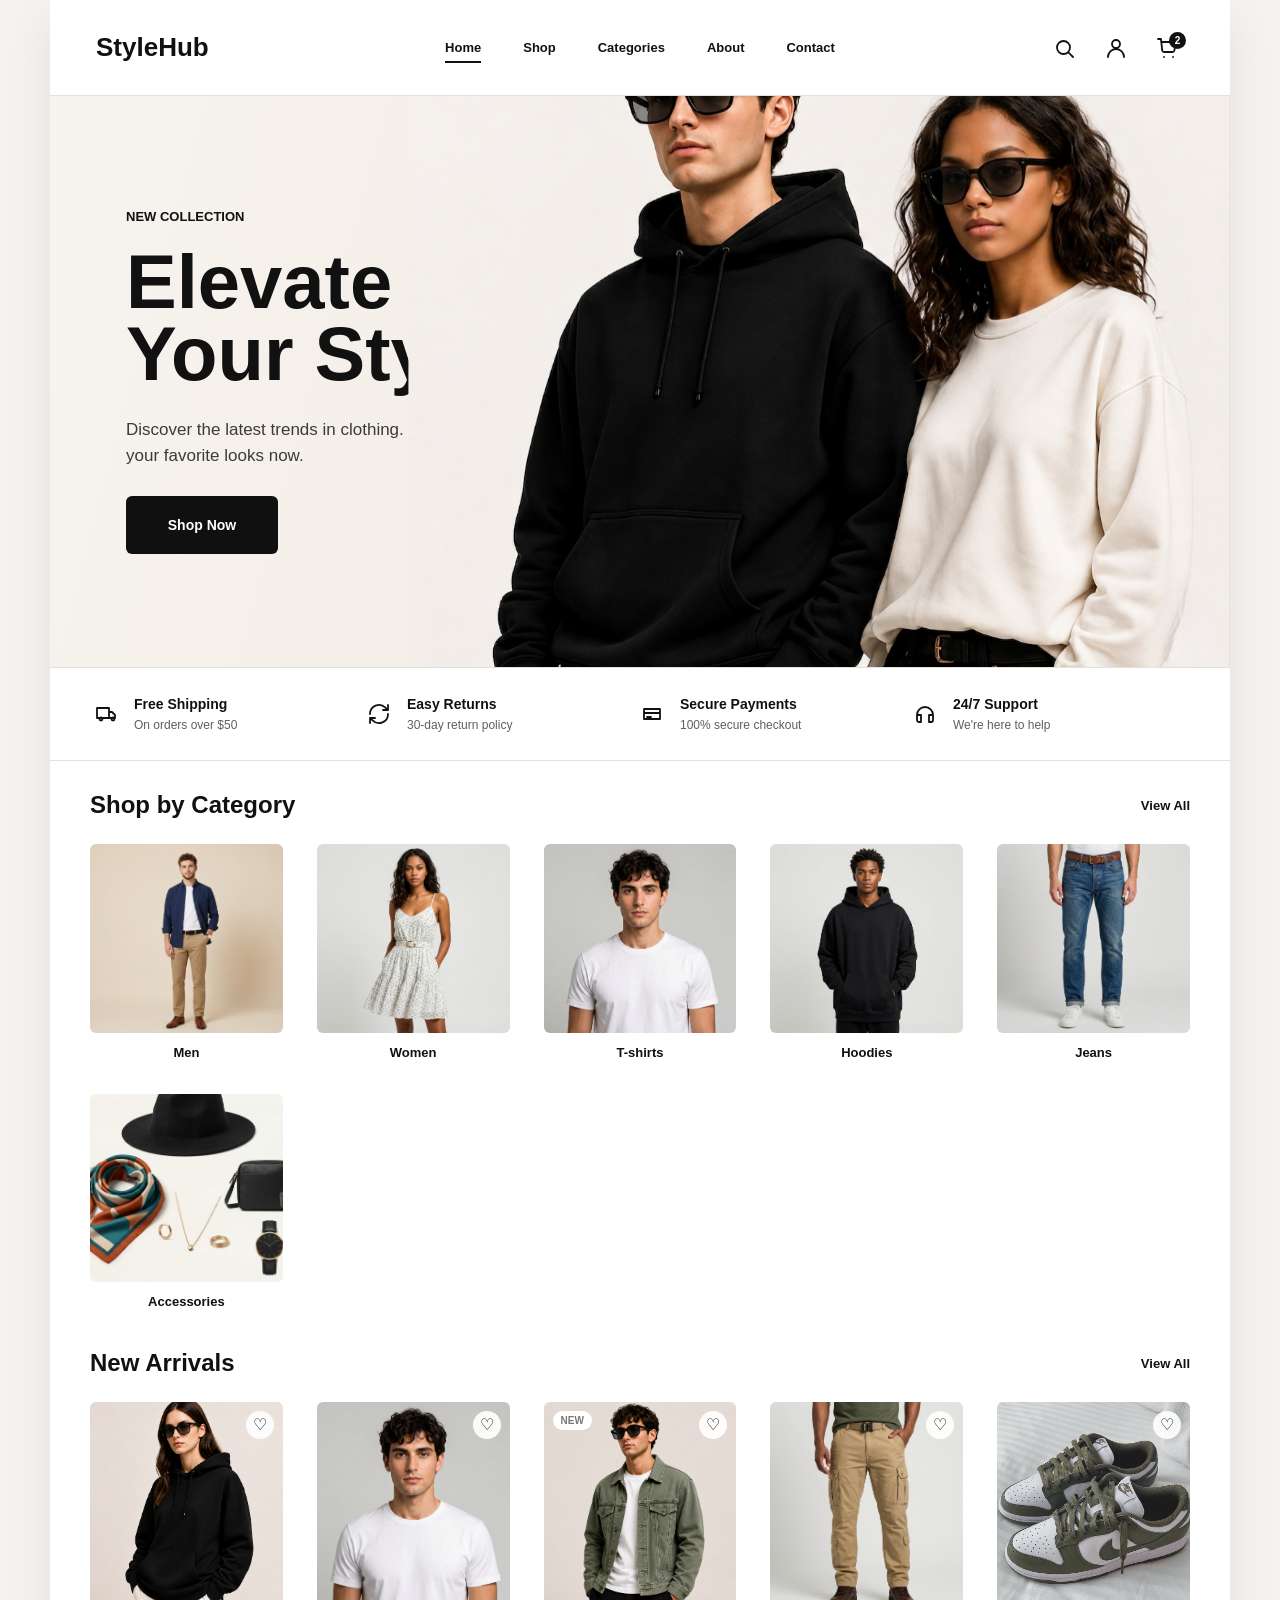
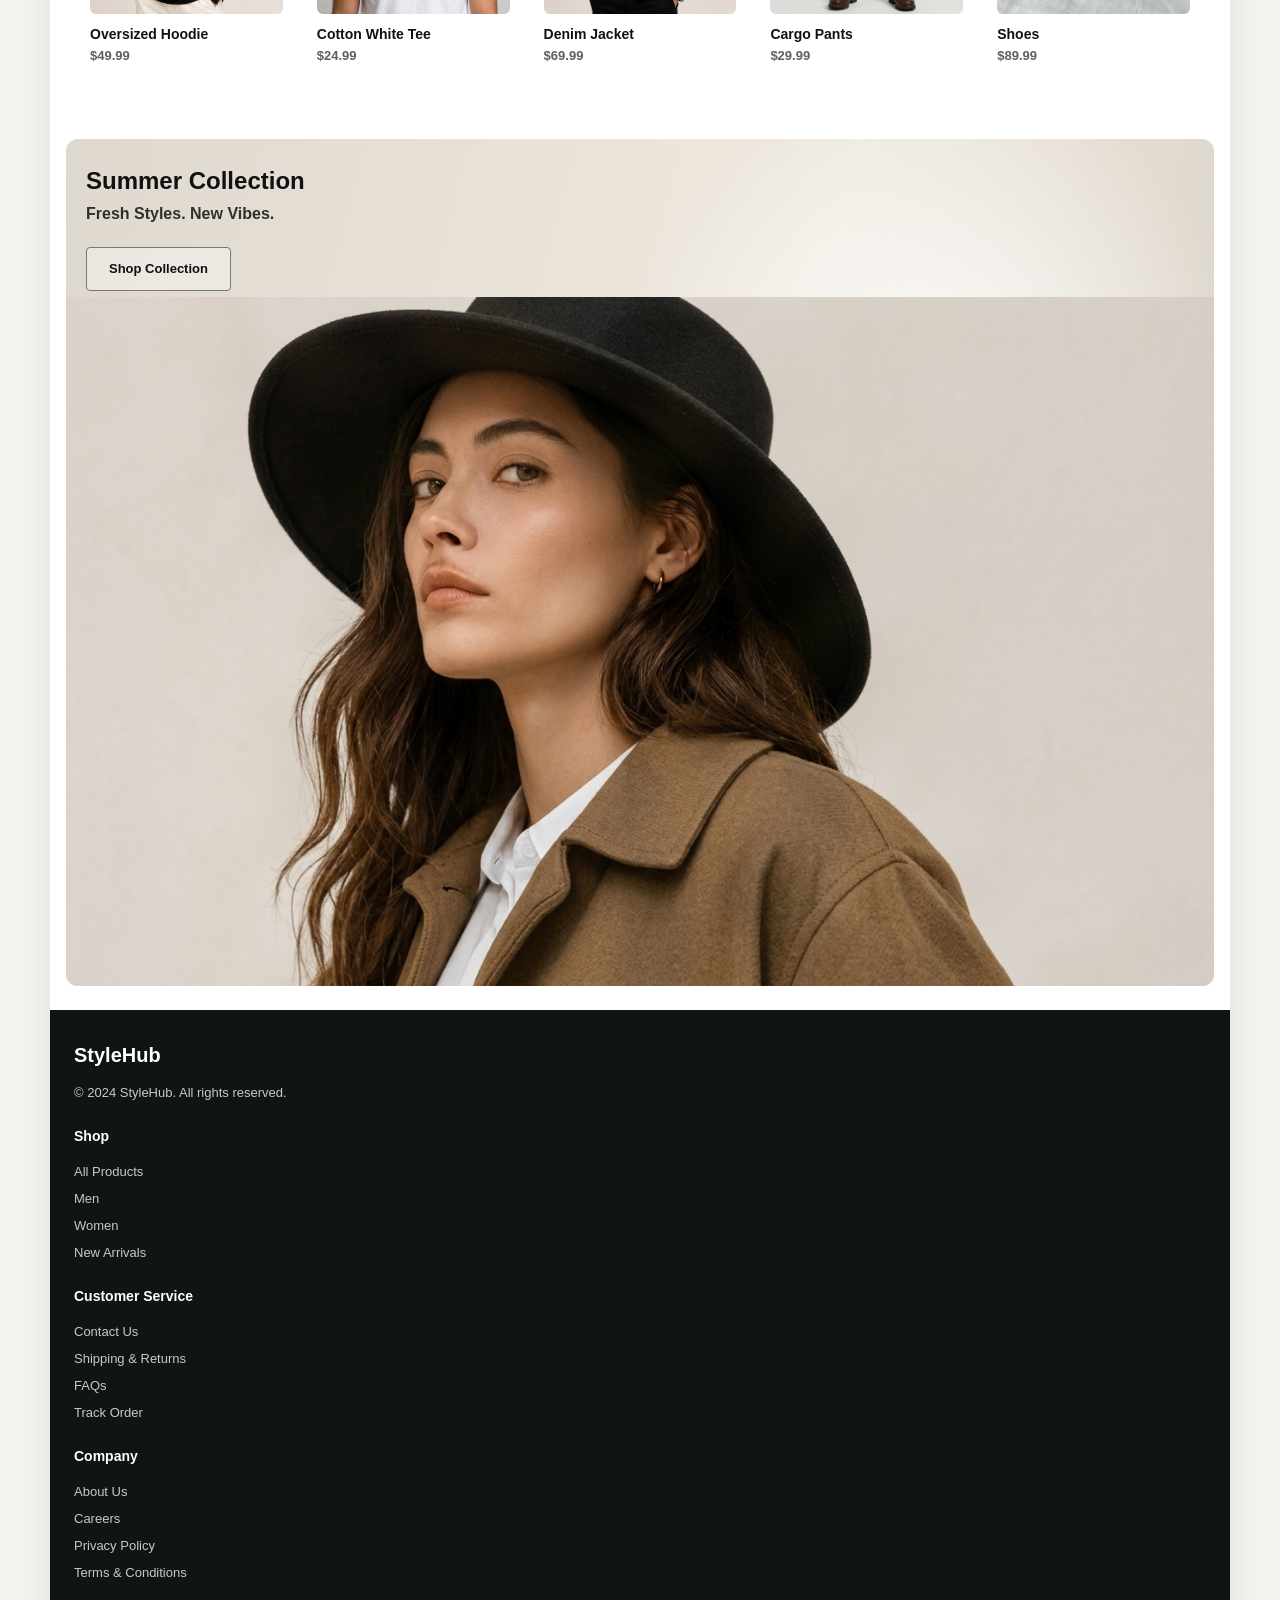
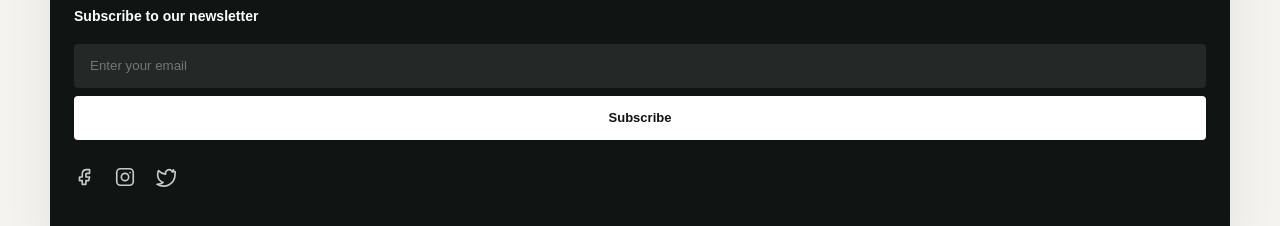
==== index.html @ 87b1d725 "Made the home page of the cloth store" ====
<!DOCTYPE html>
<html lang="en">
<head>
  <meta charset="UTF-8">
  <meta name="viewport" content="width=device-width, initial-scale=1.0">
  <title>StyleHub | Home</title>
  <link rel="stylesheet" href="css/style.css">
  <link rel="stylesheet" href="css/responsive.css">
</head>
<body>
  <div class="page-shell">
    <header class="site-header">
      <a class="logo" href="index.html" aria-label="StyleHub home">StyleHub</a>

      <nav class="main-nav" aria-label="Main navigation">
        <a href="index.html" class="active">Home</a>
        <a href="shop.html">Shop</a>
        <a href="#categories">Categories</a>
        <a href="about.html">About</a>
        <a href="contact.html">Contact</a>
      </nav>

      <div class="header-actions" aria-label="Header actions">
        <button class="icon-btn" type="button" aria-label="Search">
          <svg viewBox="0 0 24 24" aria-hidden="true"><path d="m21 21-4.35-4.35m1.35-5.15a6.5 6.5 0 1 1-13 0 6.5 6.5 0 0 1 13 0Z"/></svg>
        </button>
        <button class="icon-btn" type="button" aria-label="Account">
          <svg viewBox="0 0 24 24" aria-hidden="true"><path d="M20 21a8 8 0 0 0-16 0m12-13a4 4 0 1 1-8 0 4 4 0 0 1 8 0Z"/></svg>
        </button>
        <a class="icon-btn cart-link" href="cart.html" aria-label="Cart">
          <svg viewBox="0 0 24 24" aria-hidden="true"><path d="M6 6h15l-1.6 8.4a2 2 0 0 1-2 1.6H9.2a2 2 0 0 1-2-1.7L6 3H3m6 18h.01M18 21h.01"/></svg>
          <span>2</span>
        </a>
      </div>
    </header>

    <main>
      <section class="hero">
        <div class="hero-copy">
          <p class="eyebrow">New Collection</p>
          <h1>Elevate<br>Your Style</h1>
          <p class="hero-text">Discover the latest trends in clothing. Shop your favorite looks now.</p>
          <a class="btn-primary" href="shop.html">Shop Now</a>
        </div>
        <div class="hero-media" aria-hidden="true">
          <img src="assets/images/hero-model.png" alt="">
        </div>
      </section>

      <section class="benefits" aria-label="Store benefits">
        <article class="benefit-card">
          <svg viewBox="0 0 24 24" aria-hidden="true"><path d="M3 6h12v10H3V6Zm12 4h3l3 3v3h-6v-6ZM7 18.5a1.5 1.5 0 1 0 0-3 1.5 1.5 0 0 0 0 3Zm12 0a1.5 1.5 0 1 0 0-3 1.5 1.5 0 0 0 0 3Z"/></svg>
          <div>
            <h3>Free Shipping</h3>
            <p>On orders over $50</p>
          </div>
        </article>
        <article class="benefit-card">
          <svg viewBox="0 0 24 24" aria-hidden="true"><path d="M3 12a9 9 0 0 1 15.4-6.4L21 8m0-5v5h-5M21 12a9 9 0 0 1-15.4 6.4L3 16m0 5v-5h5"/></svg>
          <div>
            <h3>Easy Returns</h3>
            <p>30-day return policy</p>
          </div>
        </article>
        <article class="benefit-card">
          <svg viewBox="0 0 24 24" aria-hidden="true"><path d="M4 7h16v10H4V7Zm0 4h16M7 15h4"/></svg>
          <div>
            <h3>Secure Payments</h3>
            <p>100% secure checkout</p>
          </div>
        </article>
        <article class="benefit-card">
          <svg viewBox="0 0 24 24" aria-hidden="true"><path d="M4 13a8 8 0 1 1 16 0v5a2 2 0 0 1-2 2h-2v-7h4M4 13h4v7H6a2 2 0 0 1-2-2v-5Z"/></svg>
          <div>
            <h3>24/7 Support</h3>
            <p>We're here to help</p>
          </div>
        </article>
      </section>

      <section class="content-section" id="categories">
        <div class="section-heading">
          <h2>Shop by Category</h2>
          <a href="shop.html">View All</a>
        </div>

        <div class="category-grid">
          <a class="category-card" href="shop.html">
            <img src="assets/images/cat-men.png" alt="Mens' collection">
            <span>Men</span>
          </a>

          <a class="category-card" href="shop.html">
            <img src="assets/images/cat-women.png" alt="Womens' collection">
            <span>Women</span>
          </a>

           <a class="category-card" href="shop.html">
            <img src="assets/images/cat-t-shirt.png" alt="T-shirt">
            <span>T-shirts</span>
          </a>
          
          <a class="category-card" href="shop.html">
            <img src="assets/images/cat-hoodie.png" alt="Black hoodie">
            <span>Hoodies</span>
          </a>

          <a class="category-card" href="shop.html">
            <img src="assets/images/cat-jeans.png" alt="Blue jeans">
            <span>Jeans</span>
          </a>

          <a class="category-card" href="shop.html">
            <img src="assets/images/cat-accessories.png" alt="Accessories">
            <span>Accessories</span>
          </a>

        </div>
      </section>

      <section class="content-section">
        <div class="section-heading">
          <h2>New Arrivals</h2>
          <a href="shop.html">View All</a>
        </div>

        <div class="product-grid">
          <article class="product-card">
            <button class="wishlist" type="button" aria-label="Add black hoodie to wishlist">♡</button>
            <img src="assets/images/cat-hoodie2.png" alt="Oversized black hoodie">
            <div class="product-info">
              <h3>Oversized Hoodie</h3>
              <p>$49.99</p>
            </div>
          </article>

          <article class="product-card">
            <button class="wishlist" type="button" aria-label="Add basic white tee to wishlist">♡</button>
            <img src="assets/images/cat-t-shirt.png" alt="Cotton white tee">
            <div class="product-info">
              <h3>Cotton White Tee</h3>
              <p>$24.99</p>
            </div>
          </article>

          <article class="product-card">
            <span class="tag">NEW</span>
            <button class="wishlist" type="button" aria-label="Add denim jacket to wishlist">♡</button>
            <img src="assets/images/cat-denim.png" alt="Denim jacket">
            <div class="product-info">
              <h3>Denim Jacket</h3>
              <p>$69.99</p>
            </div>
          </article>

          <article class="product-card">
            <button class="wishlist" type="button" aria-label="Add graphic tee to wishlist">♡</button>
            <img src="assets/images/cat-cargo.png" alt="Cargo pants">
            <div class="product-info">
              <h3>Cargo Pants</h3>
              <p>$29.99</p>
            </div>
          </article>

          <article class="product-card">
            <button class="wishlist" type="button" aria-label="Add beige cap to wishlist">♡</button>
            <img src="assets/images/cat-shoes.jpg" alt="Nike dunk">
            <div class="product-info">
              <h3>Shoes</h3>
              <p>$89.99</p>
            </div>
          </article>
        </div>
      </section>

      <section class="summer-promo" aria-label="Summer Collection 2024">
        <div class="summer-copy">
          <h2>Summer Collection </h2>
          <p>Fresh Styles. New Vibes.</p>
          <a class="btn-outline" href="shop.html">Shop Collection</a>
        </div>
        <img src="assets/images/summer-model.png" alt="Woman wearing a summer hat and coat">
      </section>

    </main>

    <footer class="site-footer">
      <div class="footer-brand">
        <a class="footer-logo" href="index.html">StyleHub</a>
        <p>&copy; 2024 StyleHub. All rights reserved.</p>
      </div>

      <div class="footer-column">
        <h3>Shop</h3>
        <a href="shop.html">All Products</a>
        <a href="shop.html">Men</a>
        <a href="shop.html">Women</a>
        <a href="shop.html">New Arrivals</a>
      </div>

      <div class="footer-column">
        <h3>Customer Service</h3>
        <a href="contact.html">Contact Us</a>
        <a href="shop.html">Shipping &amp; Returns</a>
        <a href="contact.html">FAQs</a>
        <a href="shop.html">Track Order</a>
      </div>

      <div class="footer-column">
        <h3>Company</h3>
        <a href="about.html">About Us</a>
        <a href="contact.html">Careers</a>
        <a href="contact.html">Privacy Policy</a>
        <a href="contact.html">Terms &amp; Conditions</a>
      </div>

      <div class="footer-newsletter">
        <h3>Subscribe to our newsletter</h3>
        <form class="newsletter-form">
          <label class="sr-only" for="newsletter-email">Email address</label>
          <input id="newsletter-email" type="email" placeholder="Enter your email">
          <button type="submit">Subscribe</button>
        </form>
        <div class="social-links" aria-label="Social links">
          <a href="#" aria-label="Facebook">
            <svg viewBox="0 0 24 24" aria-hidden="true"><path d="M14 8h3V4h-3c-3 0-5 2-5 5v3H6v4h3v4h4v-4h3l1-4h-4V9c0-.6.4-1 1-1Z"/></svg>
          </a>
          <a href="#" aria-label="Instagram">
            <svg viewBox="0 0 24 24" aria-hidden="true"><path d="M7 3h10a4 4 0 0 1 4 4v10a4 4 0 0 1-4 4H7a4 4 0 0 1-4-4V7a4 4 0 0 1 4-4Zm5 5a4 4 0 1 0 0 8 4 4 0 0 0 0-8Zm5.5-.8v.1"/></svg>
          </a>
          <a href="#" aria-label="Twitter">
            <svg viewBox="0 0 24 24" aria-hidden="true"><path d="M22 5.8c-.7.3-1.4.5-2.2.6.8-.5 1.3-1.2 1.6-2.1-.7.4-1.6.8-2.4.9A3.7 3.7 0 0 0 12.6 8v.9A10.6 10.6 0 0 1 4.9 5s-4 9 5 13a11 11 0 0 1-6.6 2c9 5 19.7 0 19.7-11.5v-.5c.7-.5 1.3-1.2 1.8-1.9-.6.3-1.2.5-1.8.7Z"/></svg>
          </a>
        </div>
      </div>
    </footer>

  </div>

  <script src="js/app.js"></script>
</body>
</html>
---- css/style.css ----
:root {
  --bg: #f5f3f0;
  --surface: #ffffff;
  --ink: #111111;
  --muted: #5f5f5f;
  --line: #e5e0da;
  --hero: #eee9e2;
  --shadow: 0 18px 45px rgba(20, 20, 20, 0.08);
}

* {
  box-sizing: border-box;
}

html {
  scroll-behavior: smooth;
}

body {
  margin: 0;
  min-height: 100vh;
  background: var(--bg);
  color: var(--ink);
  font-family: Arial, Helvetica, sans-serif;
}

a {
  color: inherit;
  text-decoration: none;
}

button {
  font: inherit;
}

img {
  display: block;
  max-width: 100%;
}

.page-shell {
  width: min(100%, 1180px);
  margin: 0 auto;
  background: var(--surface);
  min-height: 100vh;
  box-shadow: var(--shadow);
  overflow: hidden;
}

.site-header {
  height: 96px;
  display: grid;
  grid-template-columns: 1fr auto 1fr;
  align-items: center;
  gap: 28px;
  padding: 0 46px;
  background: rgba(255, 255, 255, 0.94);
  border-bottom: 1px solid var(--line);
  position: sticky;
  top: 0;
  z-index: 20;
  backdrop-filter: blur(16px);
}

.logo {
  font-size: 26px;
  font-weight: 800;
  letter-spacing: 0;
}

.main-nav {
  display: flex;
  align-items: center;
  gap: 42px;
  font-size: 13px;
  font-weight: 700;
}

.main-nav a {
  position: relative;
  padding: 8px 0;
}

.main-nav a::after {
  content: "";
  position: absolute;
  left: 0;
  bottom: 0;
  width: 100%;
  height: 2px;
  background: var(--ink);
  transform: scaleX(0);
  transform-origin: right;
  transition: transform 180ms ease;
}

.main-nav a:hover::after,
.main-nav .active::after {
  transform: scaleX(1);
  transform-origin: left;
}

.header-actions {
  justify-self: end;
  display: flex;
  align-items: center;
  gap: 18px;
}

.icon-btn {
  width: 34px;
  height: 34px;
  display: grid;
  place-items: center;
  border: 0;
  background: transparent;
  color: var(--ink);
  cursor: pointer;
  position: relative;
}

.icon-btn svg,
.benefit-card svg {
  width: 24px;
  height: 24px;
  fill: none;
  stroke: currentColor;
  stroke-width: 1.8;
  stroke-linecap: round;
  stroke-linejoin: round;
}

.cart-link span {
  position: absolute;
  top: 1px;
  right: -2px;
  width: 17px;
  height: 17px;
  border-radius: 999px;
  background: #111111;
  color: #ffffff;
  display: grid;
  place-items: center;
  font-size: 10px;
  font-weight: 800;
}

.hero {
  min-height: 572px;
  display: grid;
  grid-template-columns: 1fr 1.05fr;
  align-items: center;
  background:
    radial-gradient(circle at 82% 35%, rgba(255, 255, 255, 0.86), transparent 31%),
    linear-gradient(105deg, #f7f3ee 0%, #f2ece5 58%, #ece5dc 100%);
  border-bottom: 1px solid var(--line);
  overflow: hidden;
}

.hero-copy {
  padding-left: 76px;
  animation: rise-in 560ms ease both;
}

.eyebrow {
  margin: 0 0 22px;
  font-size: 13px;
  font-weight: 700;
  text-transform: uppercase;
}

.hero h1 {
  margin: 0;
  font-size: clamp(48px, 7vw, 76px);
  line-height: 0.94;
  letter-spacing: 0;
}

.hero-text {
  max-width: 360px;
  margin: 28px 0 26px;
  color: #3b3b3b;
  font-size: 17px;
  line-height: 1.55;
}

.btn-primary {
  display: inline-flex;
  align-items: center;
  justify-content: center;
  min-width: 152px;
  min-height: 58px;
  padding: 0 28px;
  background: #101010;
  color: #ffffff;
  border-radius: 6px;
  font-size: 14px;
  font-weight: 800;
  transition: transform 180ms ease, box-shadow 180ms ease, background 180ms ease;
}

.btn-primary:hover {
  background: #252525;
  transform: translateY(-2px);
  box-shadow: 0 12px 22px rgba(0, 0, 0, 0.16);
}

.hero-media {
  align-self: end;
  justify-self: end;
  width: 100%;
  animation: fade-in 700ms 120ms ease both;
}

.hero-media img {
  width: min(100%, 610px);
  margin-left: auto;
  object-fit: contain;
  transform: scale(1.36);
  transform-origin: bottom right;
}

.benefits {
  display: grid;
  grid-template-columns: repeat(4, 1fr);
  gap: 0;
  padding: 28px 44px;
  border-bottom: 1px solid var(--line);
}

.benefit-card {
  display: flex;
  align-items: center;
  gap: 16px;
  min-width: 0;
}

.benefit-card h3 {
  margin: 0 0 5px;
  font-size: 14px;
  line-height: 1.2;
}

.benefit-card p {
  margin: 0;
  color: var(--muted);
  font-size: 12px;
}

.content-section {
  padding: 30px 40px 10px;
}

.section-heading {
  display: flex;
  align-items: center;
  justify-content: space-between;
  gap: 20px;
  margin-bottom: 24px;
}

.section-heading h2 {
  margin: 0;
  font-size: 24px;
  line-height: 1.2;
}

.section-heading a {
  font-size: 13px;
  font-weight: 700;
}

.category-grid,
.product-grid {
  display: grid;
  grid-template-columns: repeat(5, 1fr);
  gap: 34px;
}

.category-card {
  text-align: center;
  font-weight: 800;
  font-size: 13px;
}

.category-card img,
.product-card img {
  width: 100%;
  aspect-ratio: 1 / 0.98;
  object-fit: cover;
  border-radius: 6px;
  background: #eee9e2;
}

.category-card span {
  display: block;
  margin-top: 12px;
}

.category-card,
.product-card {
  transition: transform 180ms ease;
}

.category-card:hover,
.product-card:hover {
  transform: translateY(-4px);
}

.product-grid {
  padding-bottom: 40px;
}

.product-card {
  position: relative;
  overflow: hidden;
}

.product-card img {
  aspect-ratio: 1 / 1.1;
}

.product-info {
  padding-top: 12px;
}

.product-info h3 {
  margin: 0 0 6px;
  font-size: 14px;
}

.product-info p {
  margin: 0;
  color: var(--muted);
  font-size: 13px;
  font-weight: 700;
}

.wishlist,
.tag {
  position: absolute;
  top: 9px;
  z-index: 2;
}

.wishlist {
  right: 9px;
  width: 28px;
  height: 28px;
  border: 0;
  border-radius: 999px;
  background: rgba(255, 255, 255, 0.9);
  cursor: pointer;
  font-size: 16px;
  line-height: 1;
}

.tag {
  left: 9px;
  padding: 4px 8px;
  border-radius: 999px;
  background: #ffffff;
  color: #777;
  font-size: 10px;
  font-weight: 800;
}

.summer-promo {
  margin: 10px 40px 30px;
  min-height: 230px;
  display: grid;
  grid-template-columns: 1fr 280px;
  align-items: center;
  overflow: hidden;
  border-radius: 12px;
  background:
    radial-gradient(circle at 76% 30%, rgba(255, 255, 255, 0.88), transparent 30%),
    linear-gradient(105deg, #ded8cf 0%, #efe9e0 58%, #d6cec3 100%);
}

.summer-copy {
  padding: 42px 56px;
}

.summer-copy h2 {
  margin: 0 0 10px;
  font-size: 34px;
  line-height: 1.15;
}

.summer-copy p {
  margin: 0 0 24px;
  color: #2f2f2f;
  font-size: 21px;
  font-weight: 700;
}

.btn-outline {
  display: inline-flex;
  align-items: center;
  justify-content: center;
  min-height: 44px;
  padding: 0 22px;
  border: 1px solid #787878;
  border-radius: 4px;
  background: rgba(255, 255, 255, 0.34);
  color: #111111;
  font-size: 13px;
  font-weight: 800;
  transition: background 180ms ease, transform 180ms ease;
}

.btn-outline:hover {
  background: #ffffff;
  transform: translateY(-2px);
}

.summer-promo img {
  align-self: stretch;
  width: 100%;
  height: 100%;
  object-fit: cover;
  object-position: center;
}

.site-footer {
  display: grid;
  grid-template-columns: 1.35fr 0.7fr 0.9fr 0.8fr 1.15fr;
  gap: 36px;
  padding: 38px 40px 34px;
  background: #101413;
  color: #ffffff;
}

.footer-logo {
  display: inline-block;
  margin-bottom: 34px;
  font-size: 20px;
  font-weight: 800;
}

.footer-brand p,
.footer-column a,
.newsletter-form input {
  color: #c6cac8;
}

.footer-brand p {
  margin: 0;
  font-size: 13px;
}

.footer-column,
.footer-newsletter {
  display: flex;
  flex-direction: column;
  gap: 12px;
}

.footer-column h3,
.footer-newsletter h3 {
  margin: 0 0 8px;
  color: #ffffff;
  font-size: 14px;
}

.footer-column a {
  font-size: 13px;
  transition: color 180ms ease;
}

.footer-column a:hover,
.social-links a:hover {
  color: #ffffff;
}

.newsletter-form {
  display: flex;
  gap: 8px;
}

.newsletter-form input {
  min-width: 0;
  width: 100%;
  min-height: 44px;
  border: 0;
  border-radius: 4px;
  padding: 0 16px;
  background: #242827;
  outline: none;
}

.newsletter-form input:focus {
  box-shadow: 0 0 0 2px #ffffff;
}

.newsletter-form button {
  min-height: 44px;
  border: 0;
  border-radius: 4px;
  padding: 0 18px;
  background: #ffffff;
  color: #111111;
  font-size: 13px;
  font-weight: 800;
  cursor: pointer;
}

.social-links {
  display: flex;
  gap: 18px;
  margin-top: 14px;
}

.social-links a {
  color: #c6cac8;
}

.social-links svg {
  width: 22px;
  height: 22px;
  fill: none;
  stroke: currentColor;
  stroke-width: 1.8;
  stroke-linecap: round;
  stroke-linejoin: round;
}

.sr-only {
  position: absolute;
  width: 1px;
  height: 1px;
  padding: 0;
  margin: -1px;
  overflow: hidden;
  clip: rect(0, 0, 0, 0);
  white-space: nowrap;
  border: 0;
}

@keyframes rise-in {
  from {
    opacity: 0;
    transform: translateY(18px);
  }
  to {
    opacity: 1;
    transform: translateY(0);
  }
}

@keyframes fade-in {
  from {
    opacity: 0;
    transform: translateX(20px);
  }
  to {
    opacity: 1;
    transform: translateX(0);
  }
}
---- css/responsive.css ----
@media (max-width: 980px) {
  .site-header {
    height: auto;
    grid-template-columns: 1fr auto;
    padding: 22px 24px;
  }

  .main-nav {
    grid-column: 1 / -1;
    grid-row: 2;
    width: 100%;
    justify-content: center;
    gap: 26px;
    padding-top: 8px;
    overflow-x: auto;
  }

  .hero {
    min-height: 500px;
    grid-template-columns: 1fr 0.9fr;
  }

  .hero-copy {
    padding-left: 34px;
  }

  .benefits {
    grid-template-columns: repeat(2, 1fr);
    row-gap: 24px;
    padding: 28px 30px;
  }

  .category-grid,
  .product-grid {
    gap: 20px;
  }
}

 .summer-promo {
    grid-template-columns: 1fr 230px;
    margin-inline: 30px;
  }

  .summer-copy {
    padding: 34px 36px;
  }

  .summer-copy h2 {
    font-size: 28px;
  }

  .site-footer {
    grid-template-columns: repeat(2, minmax(0, 1fr));
    gap: 30px;
    padding-inline: 30px;
  }

  .footer-newsletter {
    grid-column: span 2;
  }

  .summer-promo {
    grid-template-columns: 1fr;
    margin: 26px 20px 24px;
  }

  .summer-copy {
    padding: 34px 28px 10px;
  }

  .summer-promo img {
    min-height: 210px;
    object-position: top center;
  }

  .site-footer {
    grid-template-columns: 1fr;
    gap: 28px;
    padding: 34px 24px;
  }

  .footer-logo {
    margin-bottom: 18px;
  }

  .footer-newsletter {
    grid-column: auto;
  }

  .summer-promo {
    margin-inline: 16px;
  }

  .summer-copy {
    padding: 28px 20px 6px;
  }

  .summer-copy h2 {
    font-size: 24px;
  }

  .summer-copy p {
    font-size: 16px;
  }

  .newsletter-form {
    flex-direction: column;
  }

  .newsletter-form button {
    width: 100%;
  }
 
  .summer-promo {
    grid-template-columns: 1fr 230px;
    margin-inline: 30px;
  }

  .summer-copy {
    padding: 34px 36px;
  }

  .summer-copy h2 {
    font-size: 28px;
  }

  .site-footer {
    grid-template-columns: repeat(2, minmax(0, 1fr));
    gap: 30px;
    padding-inline: 30px;
  }

  .footer-newsletter {
    grid-column: span 2;
  }

  .summer-promo {
    grid-template-columns: 1fr;
    margin: 26px 20px 24px;
  }

  .summer-copy {
    padding: 34px 28px 10px;
  }

  .summer-promo img {
    min-height: 210px;
    object-position: top center;
  }

  .site-footer {
    grid-template-columns: 1fr;
    gap: 28px;
    padding: 34px 24px;
  }

  .footer-logo {
    margin-bottom: 18px;
  }

  .footer-newsletter {
    grid-column: auto;
  }


  .summer-promo {
    margin-inline: 16px;
  }

  .summer-copy {
    padding: 28px 20px 6px;
  }

  .summer-copy h2 {
    font-size: 24px;
  }

  .summer-copy p {
    font-size: 16px;
  }

  .newsletter-form {
    flex-direction: column;
  }

  .newsletter-form button {
    width: 100%;
  }

@media (max-width: 760px) {
  .page-shell {
    box-shadow: none;
  }

  .site-header {
    position: static;
  }

  .logo {
    font-size: 23px;
  }

  .header-actions {
    gap: 8px;
  }

  .main-nav {
    justify-content: flex-start;
    font-size: 12px;
  }

  .hero {
    grid-template-columns: 1fr;
    min-height: auto;
  }

  .hero-copy {
    padding: 46px 24px 12px;
  }

  .hero h1 {
    font-size: clamp(44px, 13vw, 62px);
  }

  .hero-text {
    font-size: 15px;
  }

  .hero-media {
    min-height: 260px;
  }

  .hero-media img {
    width: min(95%, 430px);
    transform: scale(1.22);
  }

  .benefits {
    grid-template-columns: 1fr;
    padding: 24px;
  }

  .content-section {
    padding: 28px 20px 0;
  }

  .category-grid,
  .product-grid {
    grid-template-columns: repeat(2, minmax(0, 1fr));
    gap: 18px;
  }

  .category-card:nth-child(5),
  .product-card:nth-child(5) {
    grid-column: span 2;
  }
}

@media (max-width: 430px) {
  .site-header {
    padding: 18px 16px;
  }

  .icon-btn {
    width: 30px;
    height: 30px;
  }

  .main-nav {
    gap: 20px;
  }

  .hero-copy {
    padding-inline: 18px;
  }

  .btn-primary {
    width: 100%;
  }

  .section-heading h2 {
    font-size: 20px;
  }

  .category-grid,
  .product-grid {
    gap: 14px;
  }
}

@media (prefers-reduced-motion: reduce) {
  *,
  *::before,
  *::after {
    animation-duration: 0.01ms !important;
    animation-iteration-count: 1 !important;
    scroll-behavior: auto !important;
    transition-duration: 0.01ms !important;
  }
}
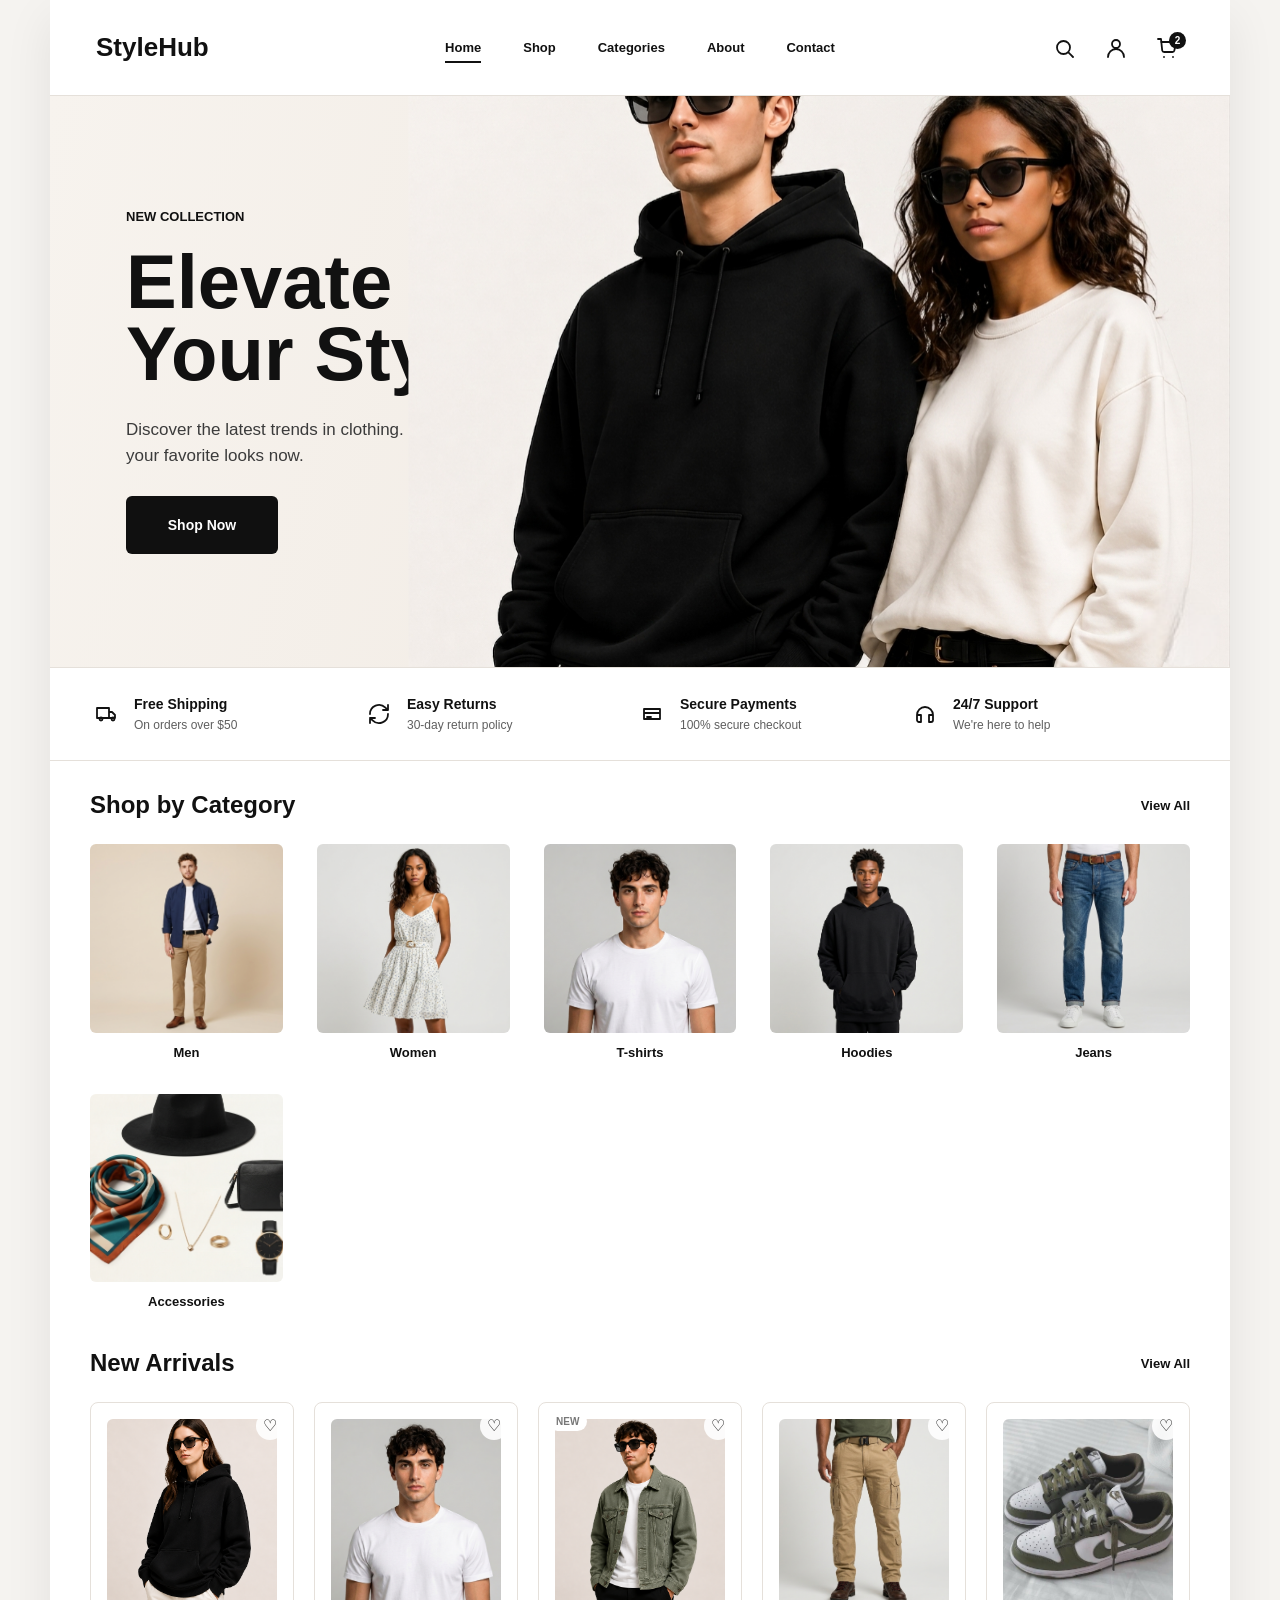
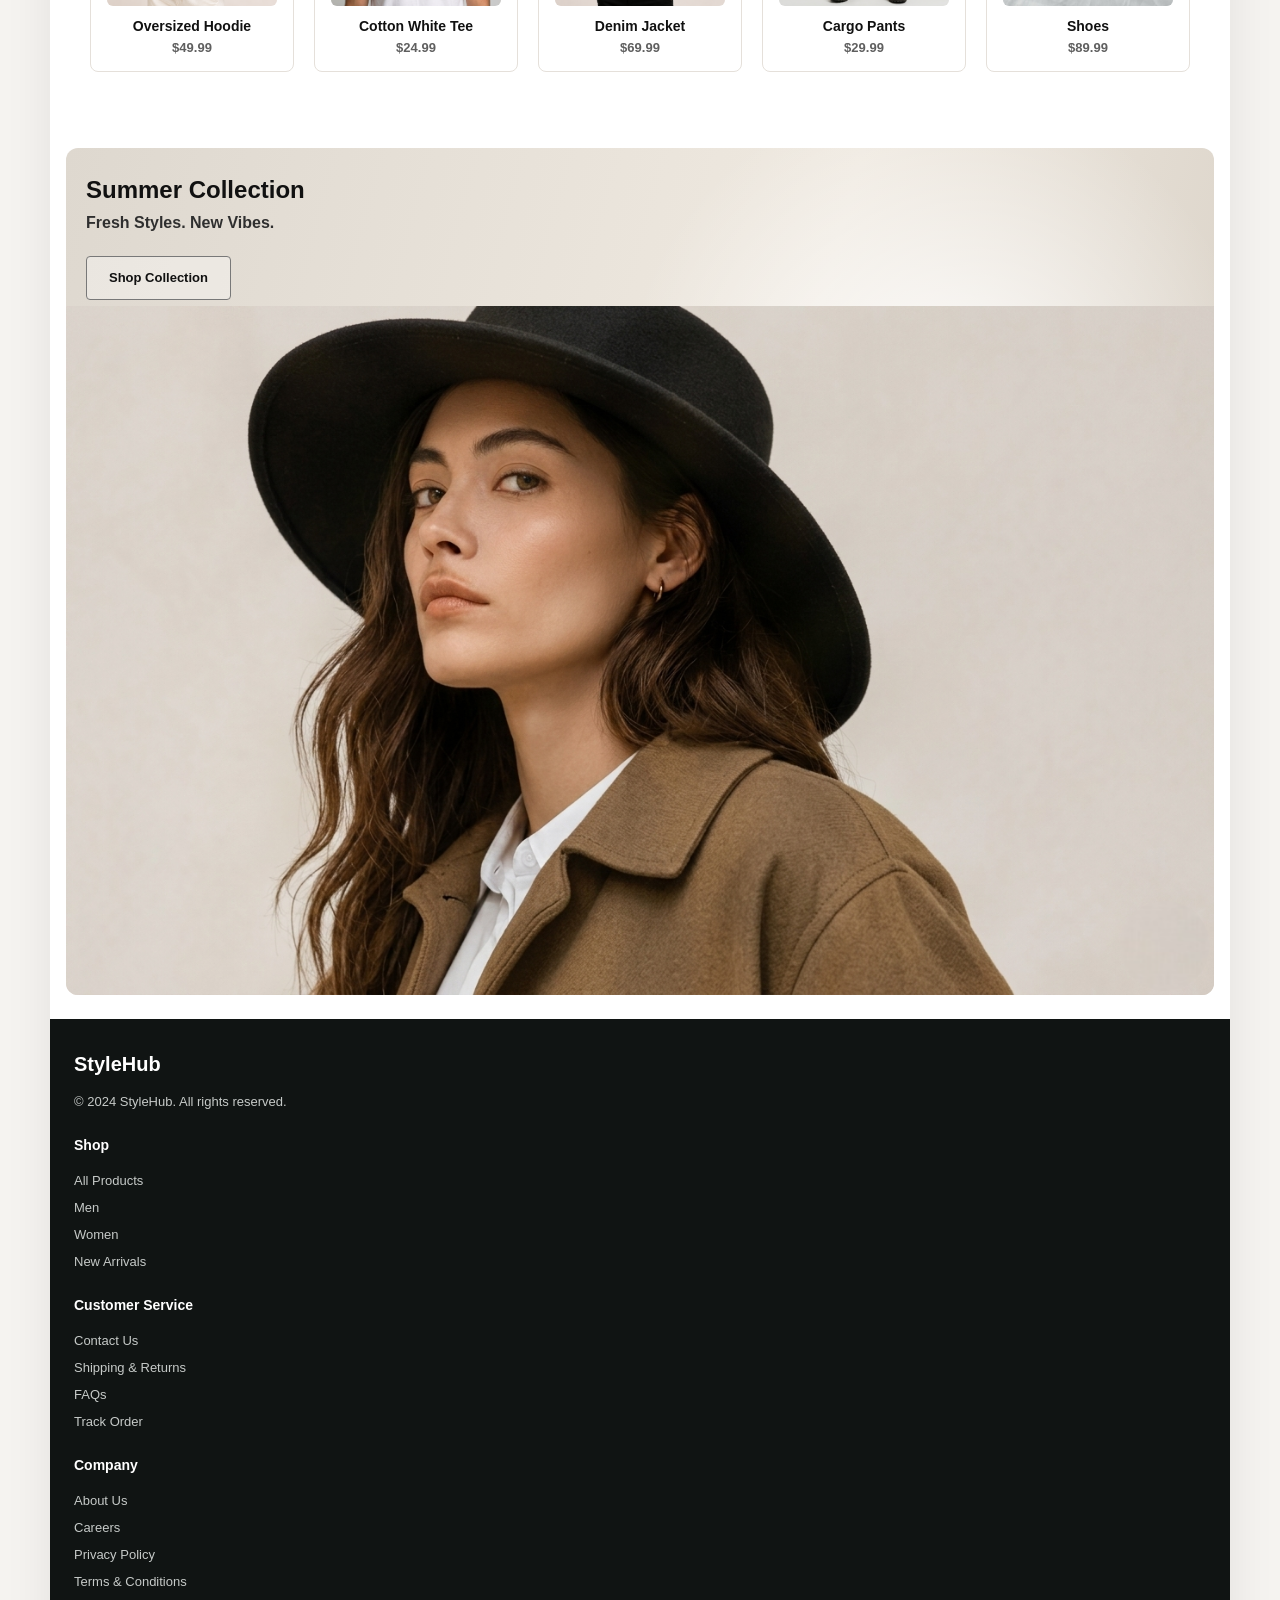
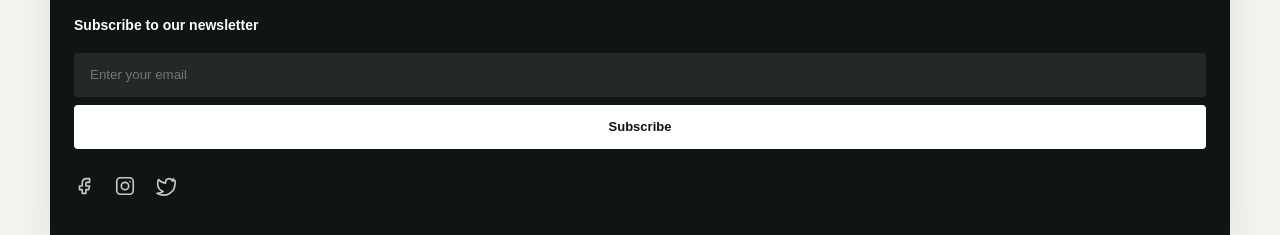
==== commit 99ee412c: "added the rest of the pages" ====
--- a/index.html
+++ b/index.html
@@ -43,7 +43,7 @@
           <a class="btn-primary" href="shop.html">Shop Now</a>
         </div>
         <div class="hero-media" aria-hidden="true">
-          <img src="assets/images/hero-model.png" alt="">
+          <img src="assets/images/hero-model.png" alt="" opacity="0.2">
         </div>
       </section>
 
@@ -221,7 +221,7 @@
           <input id="newsletter-email" type="email" placeholder="Enter your email">
           <button type="submit">Subscribe</button>
         </form>
-        <div class="social-links" aria-label="Social links">
+        <div class="social-links" aria-label="Social links" id="contact">
           <a href="#" aria-label="Facebook">
             <svg viewBox="0 0 24 24" aria-hidden="true"><path d="M14 8h3V4h-3c-3 0-5 2-5 5v3H6v4h3v4h4v-4h3l1-4h-4V9c0-.6.4-1 1-1Z"/></svg>
           </a>
--- a/css/style.css
+++ b/css/style.css
@@ -558,4 +558,86 @@
     opacity: 1;
     transform: translateX(0);
   }
+
+}
+.contact-container{
+  display: flex;
+  flex-direction: row;
+  align-items: center;
+  justify-content: center;
+  min-height: 400px;
+  gap: 20px;
+}
+/* Styles for Shop Page */
+.product-grid {
+  display: grid;
+  grid-template-columns: repeat(auto-fill, minmax(200px, 1fr));
+  gap: 20px;
+}
+
+.product-card {
+  border: 1px solid var(--line);
+  border-radius: 8px;
+  padding: 16px;
+  text-align: center;
+  background-color: var(--surface);
+  transition: transform 180ms ease;
+}
+
+/* Styles for Product Page */
+.product-details {
+  margin: 20px 0;
+  padding: 20px;
+  border: 1px solid var(--line);
+  border-radius: 8px;
+  background-color: var(--surface);
+}
+
+.product-details img {
+  width: 100%;
+  border-radius: 8px;
+}
+
+/* Styles for Contact Page */
+.contact-details {  margin-top: 20px;  padding: 20px;  border: 1px solid var(--line);  border-radius: 8px;  background-color: var(--surface);}
+.contact-details h2 {  margin-bottom: 10px;}
+contact-details label {  display: block;  margin: 10px 0 5px;}
+.contact-details input, .contact-details textarea {  width: 100%;  padding: 10px;  border: 1px solid var(--line);  border-radius: 4px;}
+.contact-details button {  margin-top: 10px;  padding: 10px 15px;  background-color: var(--ink);  color: var(--surface);  border: none;  border-radius: 4px;  cursor: pointer;  transition: background-color 0.3s;}
+.contact-details button:hover {  background-color: var(--muted);}/* Additional Styles for Contact Page */
+.contact-details {  font-size: 16px;}
+.contact-details input, .contact-details textarea {  font-size: 14px;} 
+ 
+
+/* Styles for Cart Page */
+.cart-details {
+  margin-top: 20px;
+  padding: 20px;
+  border: 1px solid var(--line);
+  border-radius: 8px;
+  background-color: var(--surface);
+}
+
+.cart-details table {
+  width: 100%;
+  border-collapse: collapse;
+}
+
+.cart-details th, .cart-details td {
+  padding: 10px;
+  border: 1px solid var(--line);
+}
+
+/* Styles for About Page */
+.about-details {
+  margin-top: 20px;
+  padding: 20px;
+  border: 1px solid var(--line);
+  border-radius: 8px;
+  background-color: var(--surface);
+  height: 100%;
+}
+
+.about-details h3 {
+  margin-top: 20px;
 }
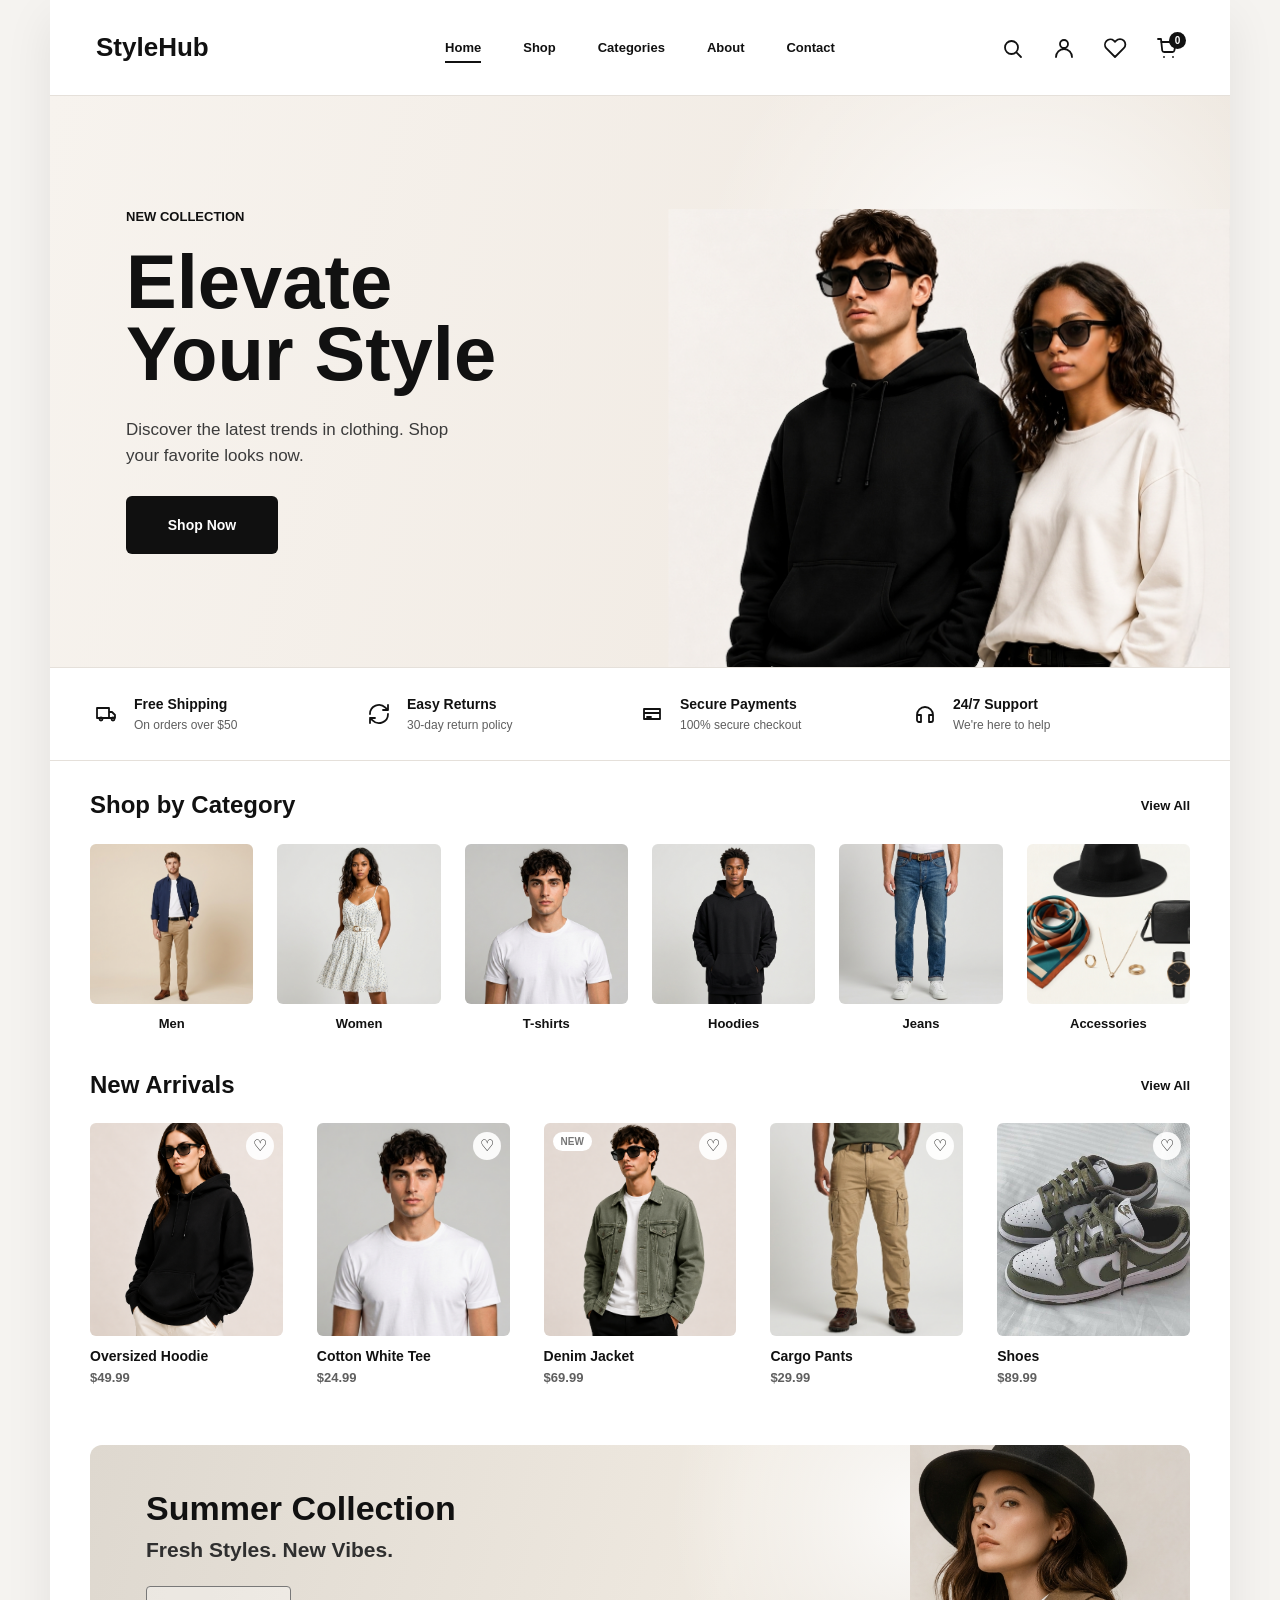
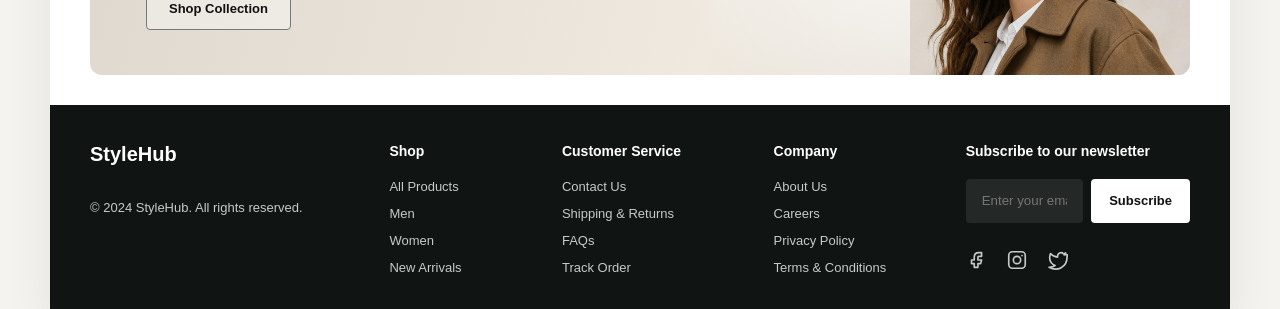
==== commit 74b9ed9c: "modified the about, cart, contact, index, product, shop and whislist html files and also adjusted th" ====
--- a/index.html
+++ b/index.html
@@ -43,7 +43,7 @@
           <a class="btn-primary" href="shop.html">Shop Now</a>
         </div>
         <div class="hero-media" aria-hidden="true">
-          <img src="assets/images/hero-model.png" alt="" opacity="0.2">
+          <img src="assets/images/hero-model.png" alt="">
         </div>
       </section>
 
@@ -89,32 +89,26 @@
             <img src="assets/images/cat-men.png" alt="Mens' collection">
             <span>Men</span>
           </a>
-
           <a class="category-card" href="shop.html">
             <img src="assets/images/cat-women.png" alt="Womens' collection">
             <span>Women</span>
           </a>
-
-           <a class="category-card" href="shop.html">
+          <a class="category-card" href="shop.html">
             <img src="assets/images/cat-t-shirt.png" alt="T-shirt">
             <span>T-shirts</span>
           </a>
-          
           <a class="category-card" href="shop.html">
             <img src="assets/images/cat-hoodie.png" alt="Black hoodie">
             <span>Hoodies</span>
           </a>
-
           <a class="category-card" href="shop.html">
             <img src="assets/images/cat-jeans.png" alt="Blue jeans">
             <span>Jeans</span>
           </a>
-
           <a class="category-card" href="shop.html">
             <img src="assets/images/cat-accessories.png" alt="Accessories">
             <span>Accessories</span>
           </a>
-
         </div>
       </section>
 
@@ -124,7 +118,7 @@
           <a href="shop.html">View All</a>
         </div>
 
-        <div class="product-grid">
+        <div class="product-grid" id="new-arrivals">
           <article class="product-card">
             <button class="wishlist" type="button" aria-label="Add black hoodie to wishlist">♡</button>
             <img src="assets/images/cat-hoodie2.png" alt="Oversized black hoodie">
@@ -133,7 +127,6 @@
               <p>$49.99</p>
             </div>
           </article>
-
           <article class="product-card">
             <button class="wishlist" type="button" aria-label="Add basic white tee to wishlist">♡</button>
             <img src="assets/images/cat-t-shirt.png" alt="Cotton white tee">
@@ -142,7 +135,6 @@
               <p>$24.99</p>
             </div>
           </article>
-
           <article class="product-card">
             <span class="tag">NEW</span>
             <button class="wishlist" type="button" aria-label="Add denim jacket to wishlist">♡</button>
@@ -152,7 +144,6 @@
               <p>$69.99</p>
             </div>
           </article>
-
           <article class="product-card">
             <button class="wishlist" type="button" aria-label="Add graphic tee to wishlist">♡</button>
             <img src="assets/images/cat-cargo.png" alt="Cargo pants">
@@ -161,7 +152,6 @@
               <p>$29.99</p>
             </div>
           </article>
-
           <article class="product-card">
             <button class="wishlist" type="button" aria-label="Add beige cap to wishlist">♡</button>
             <img src="assets/images/cat-shoes.jpg" alt="Nike dunk">
@@ -175,13 +165,12 @@
 
       <section class="summer-promo" aria-label="Summer Collection 2024">
         <div class="summer-copy">
-          <h2>Summer Collection </h2>
+          <h2>Summer Collection</h2>
           <p>Fresh Styles. New Vibes.</p>
           <a class="btn-outline" href="shop.html">Shop Collection</a>
         </div>
         <img src="assets/images/summer-model.png" alt="Woman wearing a summer hat and coat">
       </section>
-
     </main>
 
     <footer class="site-footer">
@@ -221,7 +210,7 @@
           <input id="newsletter-email" type="email" placeholder="Enter your email">
           <button type="submit">Subscribe</button>
         </form>
-        <div class="social-links" aria-label="Social links" id="contact">
+        <div class="social-links" aria-label="Social links">
           <a href="#" aria-label="Facebook">
             <svg viewBox="0 0 24 24" aria-hidden="true"><path d="M14 8h3V4h-3c-3 0-5 2-5 5v3H6v4h3v4h4v-4h3l1-4h-4V9c0-.6.4-1 1-1Z"/></svg>
           </a>
@@ -234,9 +223,12 @@
         </div>
       </div>
     </footer>
-
   </div>
 
+  <script src="js/products.js"></script>
+  <script src="js/cart.js"></script>
+  <script src="js/wishlist.js"></script>
+  <script src="js/search.js"></script>
   <script src="js/app.js"></script>
 </body>
-</html>+</html>
--- a/css/style.css
+++ b/css/style.css
@@ -60,6 +60,10 @@
   top: 0;
   z-index: 20;
   backdrop-filter: blur(16px);
+}
+
+.site-header.is-scrolled {
+  box-shadow: 0 10px 24px rgba(0, 0, 0, 0.06);
 }
 
 .logo {
@@ -145,6 +149,12 @@
   font-weight: 800;
 }
 
+.wishlist-link.active {
+  background: #111111;
+  color: #ffffff;
+  border-radius: 999px;
+}
+
 .hero {
   min-height: 572px;
   display: grid;
@@ -159,6 +169,8 @@
 
 .hero-copy {
   padding-left: 76px;
+  position: relative;
+  z-index: 2;
   animation: rise-in 560ms ease both;
 }
 
@@ -209,14 +221,19 @@
   align-self: end;
   justify-self: end;
   width: 100%;
+  height: 100%;
+  display: flex;
+  align-items: flex-end;
+  justify-content: flex-end;
+  overflow: hidden;
   animation: fade-in 700ms 120ms ease both;
 }
 
 .hero-media img {
-  width: min(100%, 610px);
+  width: min(86%, 540px);
   margin-left: auto;
   object-fit: contain;
-  transform: scale(1.36);
+  transform: scale(1.08);
   transform-origin: bottom right;
 }
 
@@ -270,7 +287,12 @@
   font-weight: 700;
 }
 
-.category-grid,
+.category-grid {
+  display: grid;
+  grid-template-columns: repeat(6, 1fr);
+  gap: 24px;
+}
+
 .product-grid {
   display: grid;
   grid-template-columns: repeat(5, 1fr);
@@ -334,6 +356,25 @@
   color: var(--muted);
   font-size: 13px;
   font-weight: 700;
+}
+
+.add-cart-btn {
+  width: 100%;
+  min-height: 38px;
+  margin-top: 12px;
+  border: 0;
+  border-radius: 5px;
+  background: #111111;
+  color: #ffffff;
+  cursor: pointer;
+  font-size: 12px;
+  font-weight: 800;
+  transition: background 180ms ease, transform 180ms ease;
+}
+
+.add-cart-btn:hover {
+  background: #2a2a2a;
+  transform: translateY(-1px);
 }
 
 .wishlist,
@@ -355,6 +396,22 @@
   line-height: 1;
 }
 
+.wishlist.is-active {
+  background: #111111;
+  color: #ffffff;
+}
+
+.detail-wishlist {
+  position: static;
+  width: 100%;
+  min-height: 46px;
+  margin-top: 18px;
+  border-radius: 6px;
+  border: 1px solid var(--line);
+  background: #ffffff;
+  font-size: 20px;
+}
+
 .tag {
   left: 9px;
   padding: 4px 8px;
@@ -538,6 +595,509 @@
   border: 0;
 }
 
+.page-hero {
+  padding: 58px 40px;
+  background: linear-gradient(105deg, #f7f3ee 0%, #eee8df 100%);
+  border-bottom: 1px solid var(--line);
+}
+
+.page-hero.compact {
+  padding-block: 42px;
+}
+
+.page-hero h1,
+.about-hero h1 {
+  max-width: 720px;
+  margin: 0;
+  font-size: clamp(38px, 6vw, 62px);
+  line-height: 1;
+}
+
+.page-hero p:not(.eyebrow),
+.about-hero p:not(.eyebrow) {
+  max-width: 620px;
+  margin: 20px 0 0;
+  color: #3b3b3b;
+  font-size: 17px;
+  line-height: 1.6;
+}
+
+.shop-layout,
+.cart-layout,
+.contact-layout,
+.product-detail,
+.about-hero {
+  padding: 40px;
+}
+
+.shop-layout {
+  display: grid;
+  grid-template-columns: 240px 1fr;
+  gap: 34px;
+}
+
+.filter-panel,
+.order-summary,
+.contact-info article,
+.values-grid article,
+.product-panel,
+.contact-form {
+  border: 1px solid var(--line);
+  border-radius: 8px;
+  background: #ffffff;
+}
+
+.filter-panel {
+  align-self: start;
+  padding: 24px;
+  position: sticky;
+  top: 120px;
+}
+
+.filter-panel h2,
+.order-summary h2 {
+  margin: 0 0 22px;
+  font-size: 22px;
+}
+
+.filter-group {
+  display: grid;
+  gap: 12px;
+  padding-top: 20px;
+  border-top: 1px solid var(--line);
+}
+
+.filter-group + .filter-group {
+  margin-top: 22px;
+}
+
+.filter-group h3 {
+  margin: 0;
+  font-size: 14px;
+}
+
+.filter-group label {
+  color: var(--muted);
+  font-size: 14px;
+}
+
+.toolbar {
+  display: flex;
+  align-items: center;
+  justify-content: space-between;
+  gap: 18px;
+  margin-bottom: 24px;
+}
+
+.toolbar p {
+  margin: 0;
+  color: var(--muted);
+  font-weight: 700;
+}
+
+.toolbar select,
+.contact-form input,
+.contact-form textarea {
+  border: 1px solid var(--line);
+  border-radius: 6px;
+  background: #ffffff;
+  color: var(--ink);
+}
+
+.toolbar select {
+  min-height: 42px;
+  padding: 0 14px;
+}
+
+.shop-grid {
+  grid-template-columns: repeat(4, 1fr);
+}
+
+.product-detail {
+  display: grid;
+  grid-template-columns: 1fr 0.82fr;
+  gap: 38px;
+}
+
+.product-gallery {
+  display: grid;
+  gap: 16px;
+}
+
+.main-product-image {
+  width: 100%;
+  aspect-ratio: 1 / 1;
+  object-fit: cover;
+  border-radius: 8px;
+  background: #eee9e2;
+}
+
+.thumb-row {
+  display: grid;
+  grid-template-columns: repeat(3, 1fr);
+  gap: 14px;
+}
+
+.thumb-row img {
+  width: 100%;
+  aspect-ratio: 1;
+  object-fit: cover;
+  border-radius: 6px;
+  background: #eee9e2;
+}
+
+.product-panel {
+  align-self: start;
+  padding: 34px;
+}
+
+.product-panel h1 {
+  margin: 0;
+  font-size: clamp(34px, 5vw, 54px);
+  line-height: 1;
+}
+
+.product-price {
+  margin: 18px 0;
+  font-size: 28px;
+  font-weight: 800;
+}
+
+.product-description {
+  color: var(--muted);
+  line-height: 1.7;
+}
+
+.option-group {
+  margin-top: 28px;
+}
+
+.option-group h2 {
+  margin: 0 0 12px;
+  font-size: 15px;
+}
+
+.size-options,
+.quantity-control {
+  display: flex;
+  gap: 10px;
+}
+
+.size-options button,
+.quantity-control button,
+.quantity-control span {
+  min-width: 42px;
+  height: 42px;
+  display: grid;
+  place-items: center;
+  border: 1px solid var(--line);
+  border-radius: 6px;
+  background: #ffffff;
+  font-weight: 800;
+}
+
+.size-options button.selected {
+  background: #111111;
+  border-color: #111111;
+  color: #ffffff;
+}
+
+.quantity-control span {
+  min-width: 52px;
+}
+
+.wide-btn {
+  width: 100%;
+  margin-top: 30px;
+}
+
+.cart-layout {
+  display: grid;
+  grid-template-columns: 1fr 340px;
+  gap: 34px;
+}
+
+.cart-items {
+  display: grid;
+  gap: 18px;
+}
+
+.cart-item {
+  display: grid;
+  grid-template-columns: 118px 1fr auto;
+  gap: 20px;
+  align-items: center;
+  padding: 18px;
+  border: 1px solid var(--line);
+  border-radius: 8px;
+}
+
+.cart-item img {
+  width: 118px;
+  aspect-ratio: 1;
+  object-fit: cover;
+  border-radius: 6px;
+}
+
+.cart-item h2 {
+  margin: 0 0 6px;
+  font-size: 18px;
+}
+
+.cart-item p {
+  margin: 0 0 14px;
+  color: var(--muted);
+}
+
+.cart-price {
+  display: grid;
+  gap: 10px;
+  justify-items: end;
+}
+
+.cart-price button {
+  border: 0;
+  background: transparent;
+  color: var(--muted);
+  cursor: pointer;
+  font-size: 12px;
+  font-weight: 800;
+}
+
+.empty-cart {
+  display: grid;
+  justify-items: start;
+  gap: 14px;
+  padding: 36px;
+  border: 1px solid var(--line);
+  border-radius: 8px;
+}
+
+.wishlist-empty {
+  grid-column: 1 / -1;
+}
+
+.empty-cart h2,
+.empty-cart p {
+  margin: 0;
+}
+
+.empty-cart p {
+  color: var(--muted);
+}
+
+.order-summary {
+  align-self: start;
+  padding: 26px;
+}
+
+.order-summary div {
+  display: flex;
+  justify-content: space-between;
+  gap: 20px;
+  padding: 14px 0;
+  border-bottom: 1px solid var(--line);
+}
+
+.order-summary .total {
+  font-size: 18px;
+}
+
+.continue-link {
+  display: block;
+  margin-top: 18px;
+  text-align: center;
+  font-weight: 800;
+}
+
+.about-hero {
+  display: grid;
+  grid-template-columns: 1fr 360px;
+  gap: 40px;
+  align-items: center;
+  background: linear-gradient(105deg, #f7f3ee 0%, #eee8df 100%);
+}
+
+.about-hero img {
+  width: 100%;
+  aspect-ratio: 1 / 1.15;
+  object-fit: cover;
+  border-radius: 8px;
+}
+
+.values-grid {
+  display: grid;
+  grid-template-columns: repeat(3, 1fr);
+  gap: 24px;
+  padding: 40px;
+}
+
+.values-grid article,
+.contact-info article {
+  padding: 24px;
+}
+
+.values-grid h2,
+.contact-info h2 {
+  margin: 0 0 10px;
+  font-size: 20px;
+}
+
+.values-grid p,
+.contact-info p {
+  margin: 0;
+  color: var(--muted);
+  line-height: 1.6;
+}
+
+.contact-layout {
+  display: grid;
+  grid-template-columns: 1fr 340px;
+  gap: 34px;
+}
+
+.contact-form {
+  display: grid;
+  gap: 12px;
+  padding: 28px;
+}
+
+.contact-form label {
+  font-weight: 800;
+  font-size: 14px;
+}
+
+.contact-form input,
+.contact-form textarea {
+  width: 100%;
+  padding: 14px 16px;
+  font: inherit;
+  resize: vertical;
+}
+
+.contact-info {
+  display: grid;
+  gap: 18px;
+  align-self: start;
+}
+
+.search-overlay {
+  position: fixed;
+  inset: 0;
+  z-index: 100;
+  display: none;
+  place-items: start center;
+  padding: 110px 20px 30px;
+  background: rgba(17, 17, 17, 0.46);
+}
+
+.search-overlay.open {
+  display: grid;
+}
+
+.search-panel {
+  width: min(100%, 620px);
+  max-height: min(680px, 78vh);
+  overflow: auto;
+  border-radius: 8px;
+  background: #ffffff;
+  box-shadow: 0 24px 60px rgba(0, 0, 0, 0.22);
+}
+
+.search-header {
+  display: flex;
+  align-items: center;
+  justify-content: space-between;
+  gap: 20px;
+  padding: 22px 24px 14px;
+}
+
+.search-header h2 {
+  margin: 0;
+  font-size: 22px;
+}
+
+.search-header button {
+  width: 34px;
+  height: 34px;
+  border: 0;
+  border-radius: 999px;
+  background: #f1eee9;
+  cursor: pointer;
+  font-size: 22px;
+  line-height: 1;
+}
+
+#site-search-input {
+  width: calc(100% - 48px);
+  min-height: 48px;
+  margin: 0 24px 18px;
+  border: 1px solid var(--line);
+  border-radius: 6px;
+  padding: 0 16px;
+  font: inherit;
+}
+
+.search-results {
+  display: grid;
+  gap: 10px;
+  padding: 0 24px 24px;
+}
+
+.search-result {
+  display: grid;
+  grid-template-columns: 62px 1fr auto;
+  align-items: center;
+  gap: 14px;
+  padding: 10px;
+  border: 1px solid var(--line);
+  border-radius: 6px;
+}
+
+.search-result img {
+  width: 62px;
+  aspect-ratio: 1;
+  object-fit: cover;
+  border-radius: 5px;
+  background: #eee9e2;
+}
+
+.search-result span {
+  font-weight: 800;
+}
+
+.no-results {
+  margin: 0;
+  color: var(--muted);
+}
+
+.toast {
+  position: fixed;
+  right: 24px;
+  bottom: 24px;
+  z-index: 110;
+  max-width: 280px;
+  padding: 14px 18px;
+  border-radius: 6px;
+  background: #111111;
+  color: #ffffff;
+  font-weight: 800;
+  opacity: 0;
+  pointer-events: none;
+  transform: translateY(12px);
+  transition: opacity 180ms ease, transform 180ms ease;
+}
+
+.toast.show {
+  opacity: 1;
+  transform: translateY(0);
+}
+
+.btn-primary:disabled {
+  cursor: not-allowed;
+  opacity: 0.55;
+}
+
 @keyframes rise-in {
   from {
     opacity: 0;
@@ -558,86 +1118,4 @@
     opacity: 1;
     transform: translateX(0);
   }
-
-}
-.contact-container{
-  display: flex;
-  flex-direction: row;
-  align-items: center;
-  justify-content: center;
-  min-height: 400px;
-  gap: 20px;
-}
-/* Styles for Shop Page */
-.product-grid {
-  display: grid;
-  grid-template-columns: repeat(auto-fill, minmax(200px, 1fr));
-  gap: 20px;
-}
-
-.product-card {
-  border: 1px solid var(--line);
-  border-radius: 8px;
-  padding: 16px;
-  text-align: center;
-  background-color: var(--surface);
-  transition: transform 180ms ease;
-}
-
-/* Styles for Product Page */
-.product-details {
-  margin: 20px 0;
-  padding: 20px;
-  border: 1px solid var(--line);
-  border-radius: 8px;
-  background-color: var(--surface);
-}
-
-.product-details img {
-  width: 100%;
-  border-radius: 8px;
-}
-
-/* Styles for Contact Page */
-.contact-details {  margin-top: 20px;  padding: 20px;  border: 1px solid var(--line);  border-radius: 8px;  background-color: var(--surface);}
-.contact-details h2 {  margin-bottom: 10px;}
-contact-details label {  display: block;  margin: 10px 0 5px;}
-.contact-details input, .contact-details textarea {  width: 100%;  padding: 10px;  border: 1px solid var(--line);  border-radius: 4px;}
-.contact-details button {  margin-top: 10px;  padding: 10px 15px;  background-color: var(--ink);  color: var(--surface);  border: none;  border-radius: 4px;  cursor: pointer;  transition: background-color 0.3s;}
-.contact-details button:hover {  background-color: var(--muted);}/* Additional Styles for Contact Page */
-.contact-details {  font-size: 16px;}
-.contact-details input, .contact-details textarea {  font-size: 14px;} 
- 
-
-/* Styles for Cart Page */
-.cart-details {
-  margin-top: 20px;
-  padding: 20px;
-  border: 1px solid var(--line);
-  border-radius: 8px;
-  background-color: var(--surface);
-}
-
-.cart-details table {
-  width: 100%;
-  border-collapse: collapse;
-}
-
-.cart-details th, .cart-details td {
-  padding: 10px;
-  border: 1px solid var(--line);
-}
-
-/* Styles for About Page */
-.about-details {
-  margin-top: 20px;
-  padding: 20px;
-  border: 1px solid var(--line);
-  border-radius: 8px;
-  background-color: var(--surface);
-  height: 100%;
-}
-
-.about-details h3 {
-  margin-top: 20px;
-}+}
--- a/css/responsive.css
+++ b/css/responsive.css
@@ -14,7 +14,7 @@
     padding-top: 8px;
     overflow-x: auto;
   }
-
+  
   .hero {
     min-height: 500px;
     grid-template-columns: 1fr 0.9fr;
@@ -31,12 +31,36 @@
   }
 
   .category-grid,
-  .product-grid {
+  .product-grid,
+  .shop-grid {
     gap: 20px;
   }
-}
-
- .summer-promo {
+  
+  .category-grid {
+    grid-template-columns: repeat(3, 1fr);
+  }
+
+  .shop-layout,
+  .product-detail,
+  .cart-layout,
+  .contact-layout,
+  .about-hero {
+    grid-template-columns: 1fr;
+  }
+
+  .filter-panel {
+    position: static;
+  }
+
+  .shop-grid {
+    grid-template-columns: repeat(3, 1fr);
+  }
+
+  .values-grid {
+    grid-template-columns: 1fr;
+  }
+
+  .summer-promo {
     grid-template-columns: 1fr 230px;
     margin-inline: 30px;
   }
@@ -58,6 +82,107 @@
   .footer-newsletter {
     grid-column: span 2;
   }
+}
+
+@media (max-width: 760px) {
+  .page-shell {
+    box-shadow: none;
+  }
+
+  .site-header {
+    position: static;
+  }
+
+  .logo {
+    font-size: 23px;
+  }
+
+  .header-actions {
+    gap: 8px;
+  }
+
+  .main-nav {
+    justify-content: flex-start;
+    font-size: 12px;
+  }
+
+  .hero {
+    grid-template-columns: 1fr;
+    min-height: auto;
+  }
+
+  .hero-copy {
+    padding: 46px 24px 12px;
+  }
+
+  .hero h1 {
+    font-size: clamp(44px, 13vw, 62px);
+  }
+
+  .hero-text {
+    font-size: 15px;
+  }
+  
+  .hero-media {
+    min-height: 260px;
+  }
+
+  .hero-media img {
+    width: min(95%, 430px);
+    transform: scale(1.22);
+  }
+
+  .benefits {
+    grid-template-columns: 1fr;
+    padding: 24px;
+  }
+
+  .content-section {
+    padding: 28px 20px 0;
+  }
+
+  .category-grid,
+  .product-grid,
+  .shop-grid {
+    grid-template-columns: repeat(2, minmax(0, 1fr));
+    gap: 18px;
+  }
+
+  .category-card:nth-child(5),
+  .product-card:nth-child(5) {
+    grid-column: auto;
+  }
+
+  .page-hero,
+  .shop-layout,
+  .cart-layout,
+  .contact-layout,
+  .product-detail,
+  .about-hero,
+  .values-grid {
+    padding: 28px 20px;
+  }
+
+  .toolbar {
+    align-items: stretch;
+    flex-direction: column;
+  }
+
+  .toolbar select {
+    width: 100%;
+  }
+
+  .cart-item {
+    grid-template-columns: 88px 1fr;
+  }
+
+  .cart-item img {
+    width: 88px;
+  }
+
+  .cart-item strong {
+    grid-column: 2;
+  }
 
   .summer-promo {
     grid-template-columns: 1fr;
@@ -86,174 +211,6 @@
   .footer-newsletter {
     grid-column: auto;
   }
-
-  .summer-promo {
-    margin-inline: 16px;
-  }
-
-  .summer-copy {
-    padding: 28px 20px 6px;
-  }
-
-  .summer-copy h2 {
-    font-size: 24px;
-  }
-
-  .summer-copy p {
-    font-size: 16px;
-  }
-
-  .newsletter-form {
-    flex-direction: column;
-  }
-
-  .newsletter-form button {
-    width: 100%;
-  }
- 
-  .summer-promo {
-    grid-template-columns: 1fr 230px;
-    margin-inline: 30px;
-  }
-
-  .summer-copy {
-    padding: 34px 36px;
-  }
-
-  .summer-copy h2 {
-    font-size: 28px;
-  }
-
-  .site-footer {
-    grid-template-columns: repeat(2, minmax(0, 1fr));
-    gap: 30px;
-    padding-inline: 30px;
-  }
-
-  .footer-newsletter {
-    grid-column: span 2;
-  }
-
-  .summer-promo {
-    grid-template-columns: 1fr;
-    margin: 26px 20px 24px;
-  }
-
-  .summer-copy {
-    padding: 34px 28px 10px;
-  }
-
-  .summer-promo img {
-    min-height: 210px;
-    object-position: top center;
-  }
-
-  .site-footer {
-    grid-template-columns: 1fr;
-    gap: 28px;
-    padding: 34px 24px;
-  }
-
-  .footer-logo {
-    margin-bottom: 18px;
-  }
-
-  .footer-newsletter {
-    grid-column: auto;
-  }
-
-
-  .summer-promo {
-    margin-inline: 16px;
-  }
-
-  .summer-copy {
-    padding: 28px 20px 6px;
-  }
-
-  .summer-copy h2 {
-    font-size: 24px;
-  }
-
-  .summer-copy p {
-    font-size: 16px;
-  }
-
-  .newsletter-form {
-    flex-direction: column;
-  }
-
-  .newsletter-form button {
-    width: 100%;
-  }
-
-@media (max-width: 760px) {
-  .page-shell {
-    box-shadow: none;
-  }
-
-  .site-header {
-    position: static;
-  }
-
-  .logo {
-    font-size: 23px;
-  }
-
-  .header-actions {
-    gap: 8px;
-  }
-
-  .main-nav {
-    justify-content: flex-start;
-    font-size: 12px;
-  }
-
-  .hero {
-    grid-template-columns: 1fr;
-    min-height: auto;
-  }
-
-  .hero-copy {
-    padding: 46px 24px 12px;
-  }
-
-  .hero h1 {
-    font-size: clamp(44px, 13vw, 62px);
-  }
-
-  .hero-text {
-    font-size: 15px;
-  }
-
-  .hero-media {
-    min-height: 260px;
-  }
-
-  .hero-media img {
-    width: min(95%, 430px);
-    transform: scale(1.22);
-  }
-
-  .benefits {
-    grid-template-columns: 1fr;
-    padding: 24px;
-  }
-
-  .content-section {
-    padding: 28px 20px 0;
-  }
-
-  .category-grid,
-  .product-grid {
-    grid-template-columns: repeat(2, minmax(0, 1fr));
-    gap: 18px;
-  }
-
-  .category-card:nth-child(5),
-  .product-card:nth-child(5) {
-    grid-column: span 2;
-  }
 }
 
 @media (max-width: 430px) {
@@ -283,8 +240,66 @@
   }
 
   .category-grid,
-  .product-grid {
+  .product-grid,
+  .shop-grid {
     gap: 14px;
+  }
+
+  .page-hero h1,
+  .about-hero h1,
+  .product-panel h1 {
+    font-size: 34px;
+  }
+
+  .product-panel,
+  .contact-form,
+  .order-summary,
+  .filter-panel {
+    padding: 20px;
+  }
+
+  .cart-item {
+    grid-template-columns: 1fr;
+  }
+
+  .cart-item img {
+    width: 100%;
+  }
+
+  .summer-promo {
+    margin-inline: 16px;
+  }
+
+  .summer-copy {
+    padding: 28px 20px 6px;
+  }
+
+  .summer-copy h2 {
+    font-size: 24px;
+  }
+
+  .summer-copy p {
+    font-size: 16px;
+  }
+
+  .newsletter-form {
+    flex-direction: column;
+  }
+
+  .newsletter-form button {
+    width: 100%;
+  }
+
+  .search-overlay {
+    padding-top: 78px;
+  }
+
+  .search-result {
+    grid-template-columns: 52px 1fr;
+  }
+
+  .search-result strong {
+    grid-column: 2;
   }
 }
 
